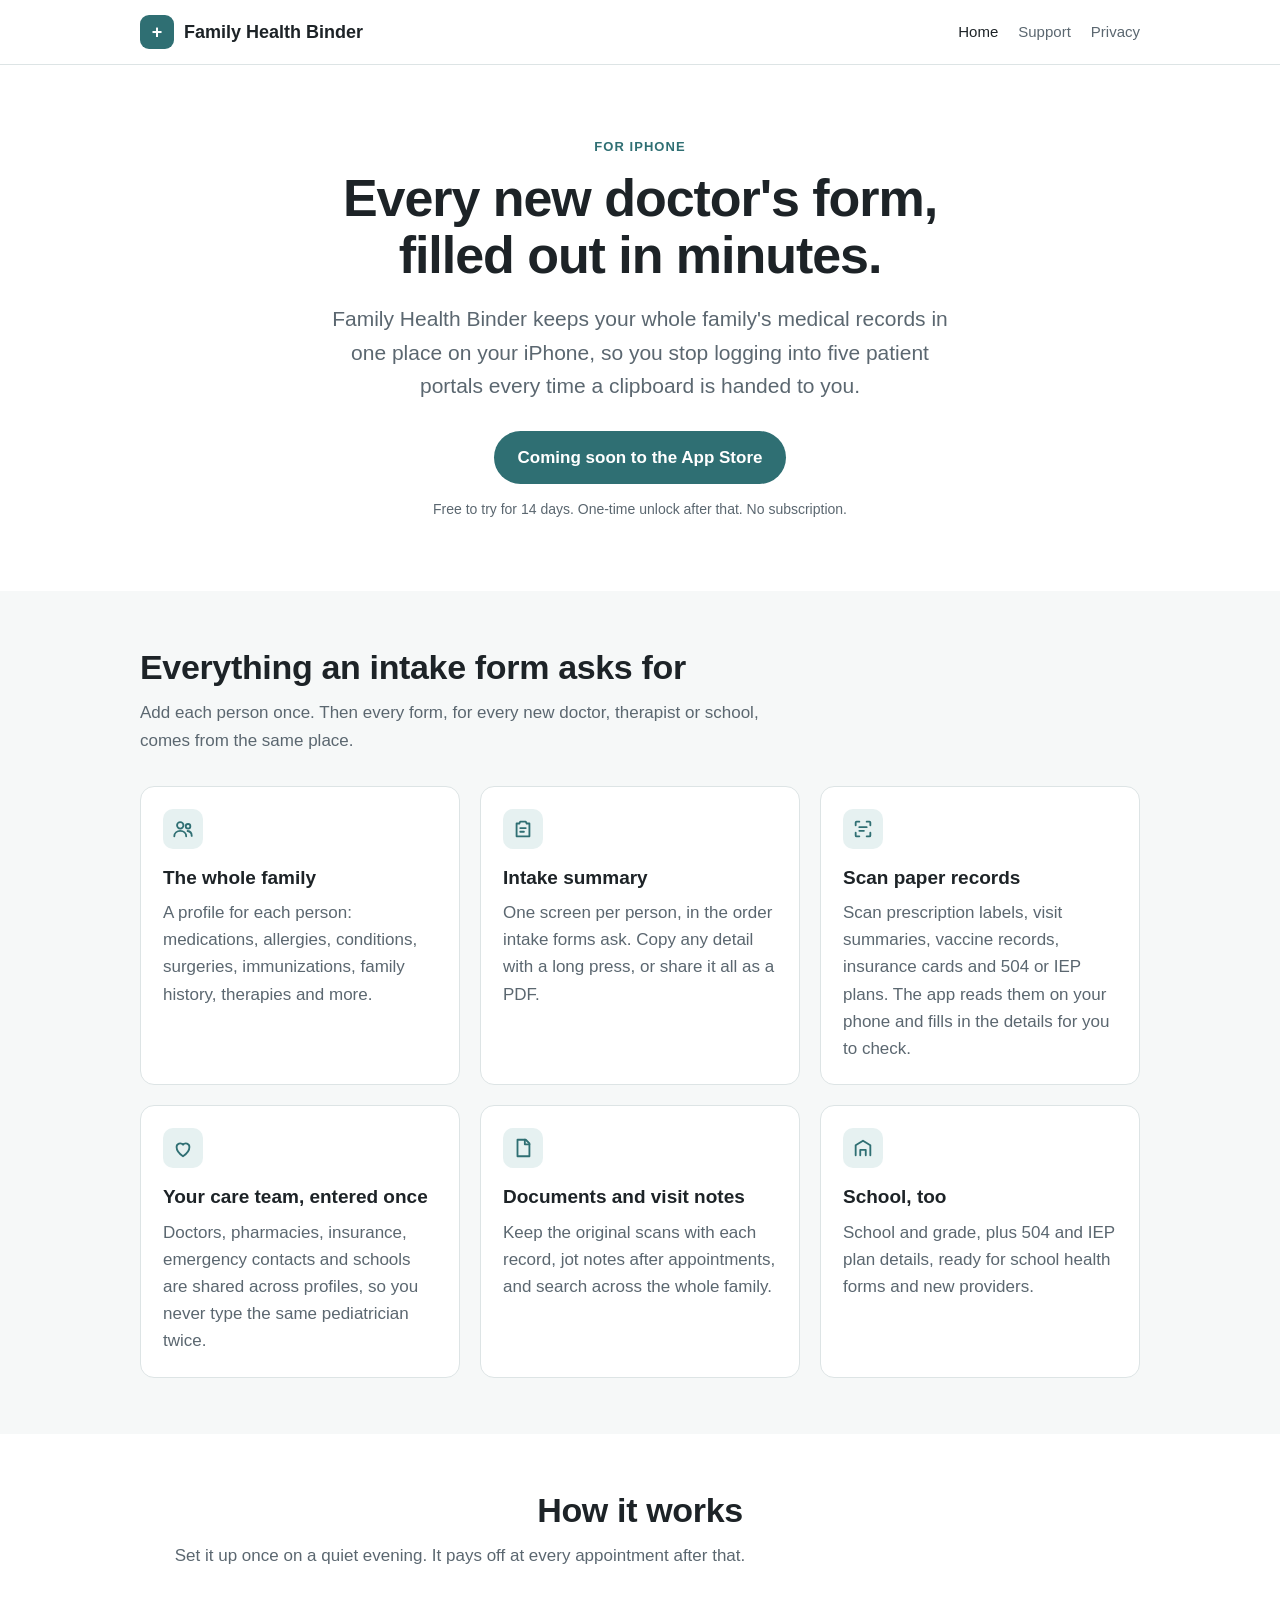
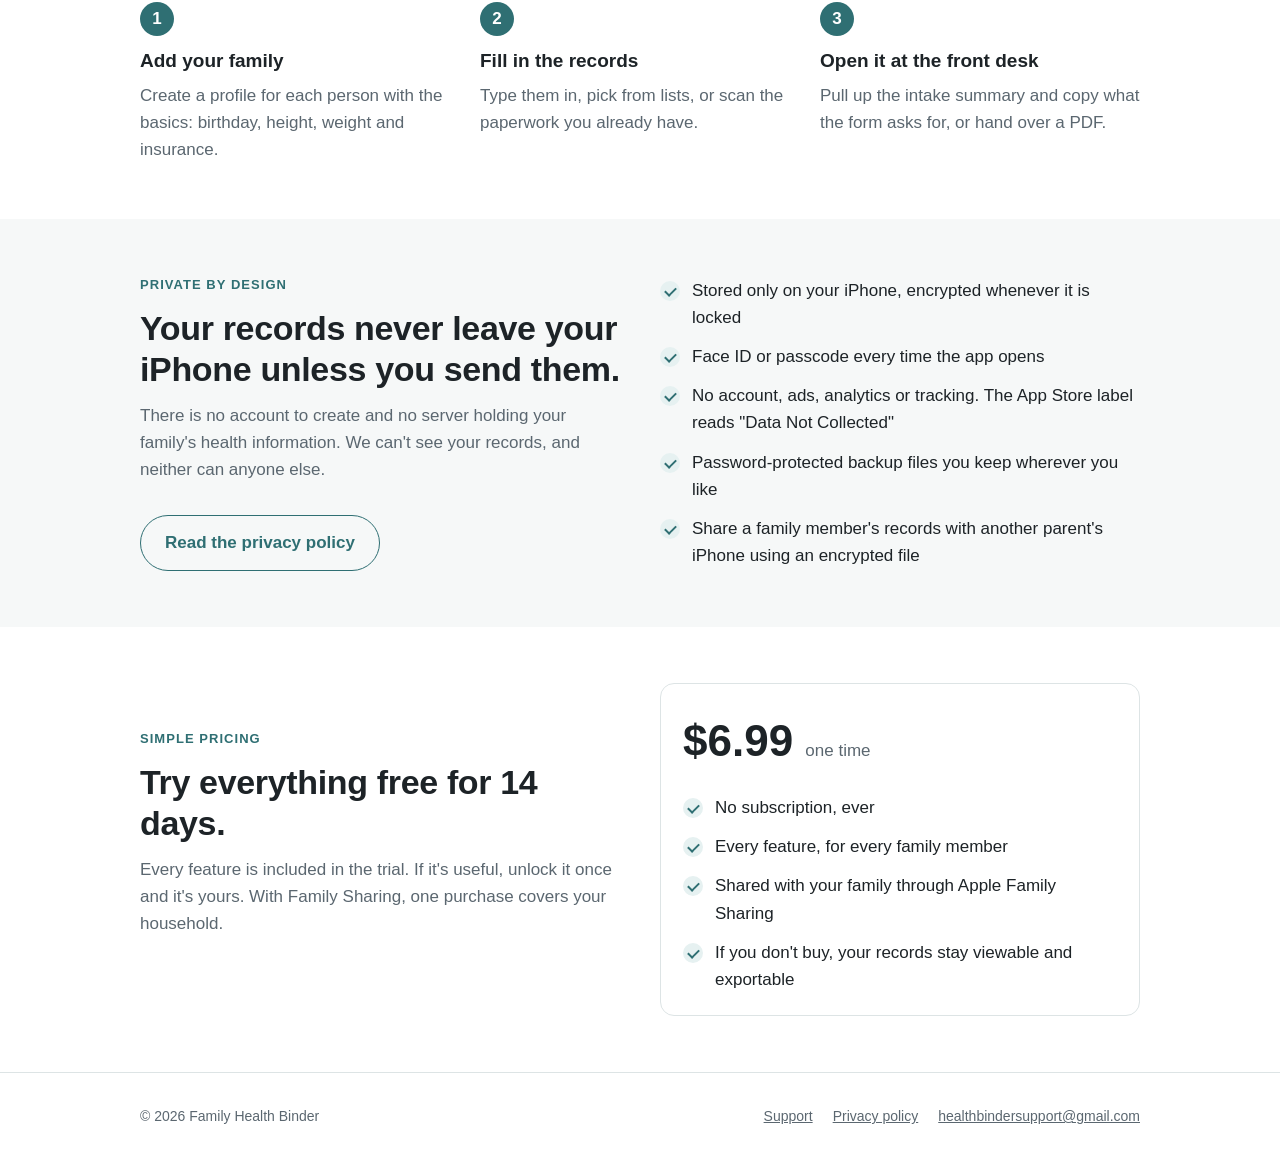
==== index.html @ 0f278eaf "Add files via upload" ====
<!doctype html>
<html lang="en">
<head>
  <meta charset="utf-8">
  <meta name="viewport" content="width=device-width, initial-scale=1">
  <title>Family Health Binder: intake-ready medical records</title>
  <meta name="description" content="Keep your whole family's medical records on your iPhone, ready for every new doctor's intake form. Private by design: no account, no server, no tracking.">
  <link rel="stylesheet" href="style.css">
</head>
<body>
  <header class="site-header">
    <div class="wrap">
      <a class="logo" href="./"><span class="logo-mark" aria-hidden="true">+</span>Family Health Binder</a>
      <nav class="site-nav" aria-label="Main">
        <a href="./" aria-current="page">Home</a>
        <a href="support.html">Support</a>
        <a href="privacy.html">Privacy</a>
      </nav>
    </div>
  </header>

  <main>
    <section class="hero">
      <div class="wrap">
        <p class="eyebrow">For iPhone</p>
        <h1>Every new doctor's form,<br>filled out in minutes.</h1>
        <p class="lead">Family Health Binder keeps your whole family's medical records in one place on your iPhone, so you stop logging into five patient portals every time a clipboard is handed to you.</p>
        <!-- When the app is live, replace "#" with the App Store link and change the text to "Download on the App Store". -->
        <a class="button" href="#">Coming soon to the App Store</a>
        <p class="note">Free to try for 14 days. One-time unlock after that. No subscription.</p>
      </div>
    </section>

    <section class="alt">
      <div class="wrap">
        <h2>Everything an intake form asks for</h2>
        <p class="section-intro">Add each person once. Then every form, for every new doctor, therapist or school, comes from the same place.</p>
        <div class="grid">
          <div class="card">
            <div class="icon"><svg viewBox="0 0 24 24" fill="none" stroke="currentColor" stroke-width="2" stroke-linecap="round" stroke-linejoin="round"><circle cx="9" cy="8" r="3.5"/><path d="M2.5 20c0-3.6 2.9-6 6.5-6s6.5 2.4 6.5 6"/><circle cx="17.5" cy="9" r="2.5"/><path d="M17 14.2c2.6.3 4.5 2.4 4.5 5.3"/></svg></div>
            <h3>The whole family</h3>
            <p>A profile for each person: medications, allergies, conditions, surgeries, immunizations, family history, therapies and more.</p>
          </div>
          <div class="card">
            <div class="icon"><svg viewBox="0 0 24 24" fill="none" stroke="currentColor" stroke-width="2" stroke-linecap="round" stroke-linejoin="round"><path d="M9 4h6l1 2h3v14H5V6h3z"/><path d="M9 11h6M9 15h4"/></svg></div>
            <h3>Intake summary</h3>
            <p>One screen per person, in the order intake forms ask. Copy any detail with a long press, or share it all as a PDF.</p>
          </div>
          <div class="card">
            <div class="icon"><svg viewBox="0 0 24 24" fill="none" stroke="currentColor" stroke-width="2" stroke-linecap="round" stroke-linejoin="round"><path d="M4 8V5a1 1 0 0 1 1-1h3M16 4h3a1 1 0 0 1 1 1v3M20 16v3a1 1 0 0 1-1 1h-3M8 20H5a1 1 0 0 1-1-1v-3"/><path d="M8 10h8M8 14h5"/></svg></div>
            <h3>Scan paper records</h3>
            <p>Scan prescription labels, visit summaries, vaccine records, insurance cards and 504 or IEP plans. The app reads them on your phone and fills in the details for you to check.</p>
          </div>
          <div class="card">
            <div class="icon"><svg viewBox="0 0 24 24" fill="none" stroke="currentColor" stroke-width="2" stroke-linecap="round" stroke-linejoin="round"><path d="M12 21s-7-4.4-7-10a4 4 0 0 1 7-2.6A4 4 0 0 1 19 11c0 5.6-7 10-7 10z"/></svg></div>
            <h3>Your care team, entered once</h3>
            <p>Doctors, pharmacies, insurance, emergency contacts and schools are shared across profiles, so you never type the same pediatrician twice.</p>
          </div>
          <div class="card">
            <div class="icon"><svg viewBox="0 0 24 24" fill="none" stroke="currentColor" stroke-width="2" stroke-linecap="round" stroke-linejoin="round"><path d="M6 3h9l4 4v14H6z"/><path d="M14 3v5h5"/></svg></div>
            <h3>Documents and visit notes</h3>
            <p>Keep the original scans with each record, jot notes after appointments, and search across the whole family.</p>
          </div>
          <div class="card">
            <div class="icon"><svg viewBox="0 0 24 24" fill="none" stroke="currentColor" stroke-width="2" stroke-linecap="round" stroke-linejoin="round"><path d="M4 20V9l8-5 8 5v11"/><path d="M9 20v-6h6v6"/></svg></div>
            <h3>School, too</h3>
            <p>School and grade, plus 504 and IEP plan details, ready for school health forms and new providers.</p>
          </div>
        </div>
      </div>
    </section>

    <section>
      <div class="wrap">
        <h2 class="center">How it works</h2>
        <p class="section-intro center">Set it up once on a quiet evening. It pays off at every appointment after that.</p>
        <ol class="steps">
          <li><h3>Add your family</h3><p>Create a profile for each person with the basics: birthday, height, weight and insurance.</p></li>
          <li><h3>Fill in the records</h3><p>Type them in, pick from lists, or scan the paperwork you already have.</p></li>
          <li><h3>Open it at the front desk</h3><p>Pull up the intake summary and copy what the form asks for, or hand over a PDF.</p></li>
        </ol>
      </div>
    </section>

    <section class="alt" id="privacy">
      <div class="wrap split">
        <div>
          <p class="eyebrow">Private by design</p>
          <h2>Your records never leave your iPhone unless you send them.</h2>
          <p class="section-intro">There is no account to create and no server holding your family's health information. We can't see your records, and neither can anyone else.</p>
          <a class="button secondary" href="privacy.html">Read the privacy policy</a>
        </div>
        <ul class="checks">
          <li>Stored only on your iPhone, encrypted whenever it is locked</li>
          <li>Face ID or passcode every time the app opens</li>
          <li>No account, ads, analytics or tracking. The App Store label reads "Data Not Collected"</li>
          <li>Password-protected backup files you keep wherever you like</li>
          <li>Share a family member's records with another parent's iPhone using an encrypted file</li>
        </ul>
      </div>
    </section>

    <section id="pricing">
      <div class="wrap split">
        <div>
          <p class="eyebrow">Simple pricing</p>
          <h2>Try everything free for 14 days.</h2>
          <p class="section-intro">Every feature is included in the trial. If it's useful, unlock it once and it's yours. With Family Sharing, one purchase covers your household.</p>
        </div>
        <div class="card">
          <p class="price">$6.99 <small>one time</small></p>
          <ul class="checks" style="margin-top:18px">
            <li>No subscription, ever</li>
            <li>Every feature, for every family member</li>
            <li>Shared with your family through Apple Family Sharing</li>
            <li>If you don't buy, your records stay viewable and exportable</li>
          </ul>
        </div>
      </div>
    </section>
  </main>

  <footer class="site-footer">
    <div class="wrap">
      <span>&copy; <span id="year">2026</span> Family Health Binder</span>
      <nav aria-label="Footer">
        <a href="support.html">Support</a>
        <a href="privacy.html">Privacy policy</a>
        <a href="mailto:healthbindersupport@gmail.com">healthbindersupport@gmail.com</a>
      </nav>
    </div>
  </footer>
  <script>document.getElementById('year').textContent = new Date().getFullYear();</script>
</body>
</html>
---- style.css ----
/* Family Health Binder website styles.
   To restyle the whole site, change the colors and fonts in :root below. */
:root {
  --brand: #2f6f73;        /* main accent: buttons, links, icons */
  --brand-dark: #1f4f52;   /* hover state */
  --brand-soft: #e6f1f1;   /* light accent backgrounds */
  --text: #1d2327;
  --muted: #5b6770;
  --bg: #ffffff;
  --bg-alt: #f6f8f8;
  --border: #dde4e5;
  --font: -apple-system, BlinkMacSystemFont, "SF Pro Text", "Segoe UI", Roboto, Helvetica, Arial, sans-serif;
  --radius: 14px;
  --max: 1040px;
}
@media (prefers-color-scheme: dark) {
  :root {
    --brand: #7cc4c8;
    --brand-dark: #a3d8db;
    --brand-soft: #1c3133;
    --text: #e8ecee;
    --muted: #a3afb6;
    --bg: #111618;
    --bg-alt: #182022;
    --border: #2a3437;
  }
}

* { box-sizing: border-box; }
html { -webkit-text-size-adjust: 100%; }
body { margin: 0; font-family: var(--font); color: var(--text); background: var(--bg); line-height: 1.6; font-size: 17px; }
a { color: var(--brand); }
a:hover { color: var(--brand-dark); }
img { max-width: 100%; }
.wrap { max-width: var(--max); margin: 0 auto; padding: 0 20px; }
.narrow { max-width: 720px; }

/* Header */
.site-header { border-bottom: 1px solid var(--border); background: var(--bg); position: sticky; top: 0; z-index: 10; }
.site-header .wrap { display: flex; align-items: center; justify-content: space-between; gap: 16px; min-height: 64px; flex-wrap: wrap; }
.logo { display: flex; align-items: center; gap: 10px; font-weight: 700; color: var(--text); text-decoration: none; font-size: 18px; }
.logo-mark { width: 34px; height: 34px; border-radius: 9px; background: var(--brand); color: var(--bg); display: grid; place-items: center; font-size: 18px; }
.site-nav { display: flex; gap: 20px; font-size: 15px; }
.site-nav a { color: var(--muted); text-decoration: none; }
.site-nav a:hover, .site-nav a[aria-current="page"] { color: var(--text); }

/* Hero */
.hero { padding: 72px 0 56px; text-align: center; }
.eyebrow { color: var(--brand); font-weight: 600; text-transform: uppercase; letter-spacing: .08em; font-size: 13px; margin: 0 0 12px; }
h1 { font-size: clamp(32px, 6vw, 52px); line-height: 1.1; margin: 0 0 18px; letter-spacing: -0.02em; }
.lead { font-size: clamp(18px, 2.4vw, 21px); color: var(--muted); max-width: 640px; margin: 0 auto 28px; }
.button { display: inline-block; background: var(--brand); color: var(--bg); padding: 13px 24px; border-radius: 999px; font-weight: 600; text-decoration: none; }
.button:hover { background: var(--brand-dark); color: var(--bg); }
.button.secondary { background: transparent; color: var(--brand); border: 1.5px solid var(--brand); }
.note { color: var(--muted); font-size: 14px; margin-top: 14px; }

/* Sections */
section { padding: 56px 0; }
section.alt { background: var(--bg-alt); }
h2 { font-size: clamp(26px, 4vw, 34px); line-height: 1.2; margin: 0 0 12px; letter-spacing: -0.01em; }
h3 { font-size: 19px; margin: 0 0 6px; }
.section-intro { color: var(--muted); max-width: 640px; margin: 0 0 32px; }
.center { text-align: center; }
.center .section-intro { margin-left: auto; margin-right: auto; }

.grid { display: grid; gap: 20px; grid-template-columns: repeat(auto-fit, minmax(260px, 1fr)); }
.card { background: var(--bg); border: 1px solid var(--border); border-radius: var(--radius); padding: 22px; }
.card p { margin: 0; color: var(--muted); }
.icon { width: 40px; height: 40px; border-radius: 10px; background: var(--brand-soft); color: var(--brand); display: grid; place-items: center; margin-bottom: 14px; }
.icon svg { width: 22px; height: 22px; }

.checks { list-style: none; padding: 0; margin: 0; display: grid; gap: 12px; }
.checks li { padding-left: 32px; position: relative; }
.checks li::before { content: ""; position: absolute; left: 0; top: 4px; width: 20px; height: 20px; border-radius: 50%; background: var(--brand-soft); }
.checks li::after { content: ""; position: absolute; left: 7px; top: 8px; width: 5px; height: 9px; border: solid var(--brand); border-width: 0 2px 2px 0; transform: rotate(45deg); }

.split { display: grid; gap: 40px; grid-template-columns: 1fr 1fr; align-items: center; }
@media (max-width: 760px) { .split { grid-template-columns: 1fr; } }

.card .price { color: var(--text); }
.price { font-size: 44px; font-weight: 700; margin: 0; }
.price small { font-size: 17px; color: var(--muted); font-weight: 400; }

/* Steps */
.steps { counter-reset: step; list-style: none; padding: 0; margin: 0; display: grid; gap: 20px; grid-template-columns: repeat(auto-fit, minmax(220px, 1fr)); }
.steps li { counter-increment: step; }
.steps li::before { content: counter(step); display: grid; place-items: center; width: 34px; height: 34px; border-radius: 50%; background: var(--brand); color: var(--bg); font-weight: 700; margin-bottom: 10px; }
.steps p { margin: 0; color: var(--muted); }

/* Text pages (privacy, support) */
.page { padding: 48px 0 72px; }
.page h1 { font-size: clamp(30px, 5vw, 42px); }
.page h2 { font-size: 24px; margin-top: 40px; }
.page .updated { color: var(--muted); margin-top: -8px; }
.callout { background: var(--brand-soft); border-radius: var(--radius); padding: 20px 22px; margin: 24px 0; }
.callout p:last-child { margin-bottom: 0; }
.callout p:first-child { margin-top: 0; }
details { border: 1px solid var(--border); border-radius: 12px; padding: 14px 18px; margin: 10px 0; background: var(--bg); }
details[open] { padding-bottom: 4px; }
summary { cursor: pointer; font-weight: 600; }
details p, details ol, details ul { color: var(--muted); }
.path { font-weight: 600; color: var(--text); white-space: nowrap; }

/* Footer */
.site-footer { border-top: 1px solid var(--border); padding: 32px 0 40px; color: var(--muted); font-size: 14px; }
.site-footer .wrap { display: flex; flex-wrap: wrap; gap: 12px 24px; justify-content: space-between; }
.site-footer nav { display: flex; gap: 20px; flex-wrap: wrap; }
.site-footer a { color: var(--muted); }
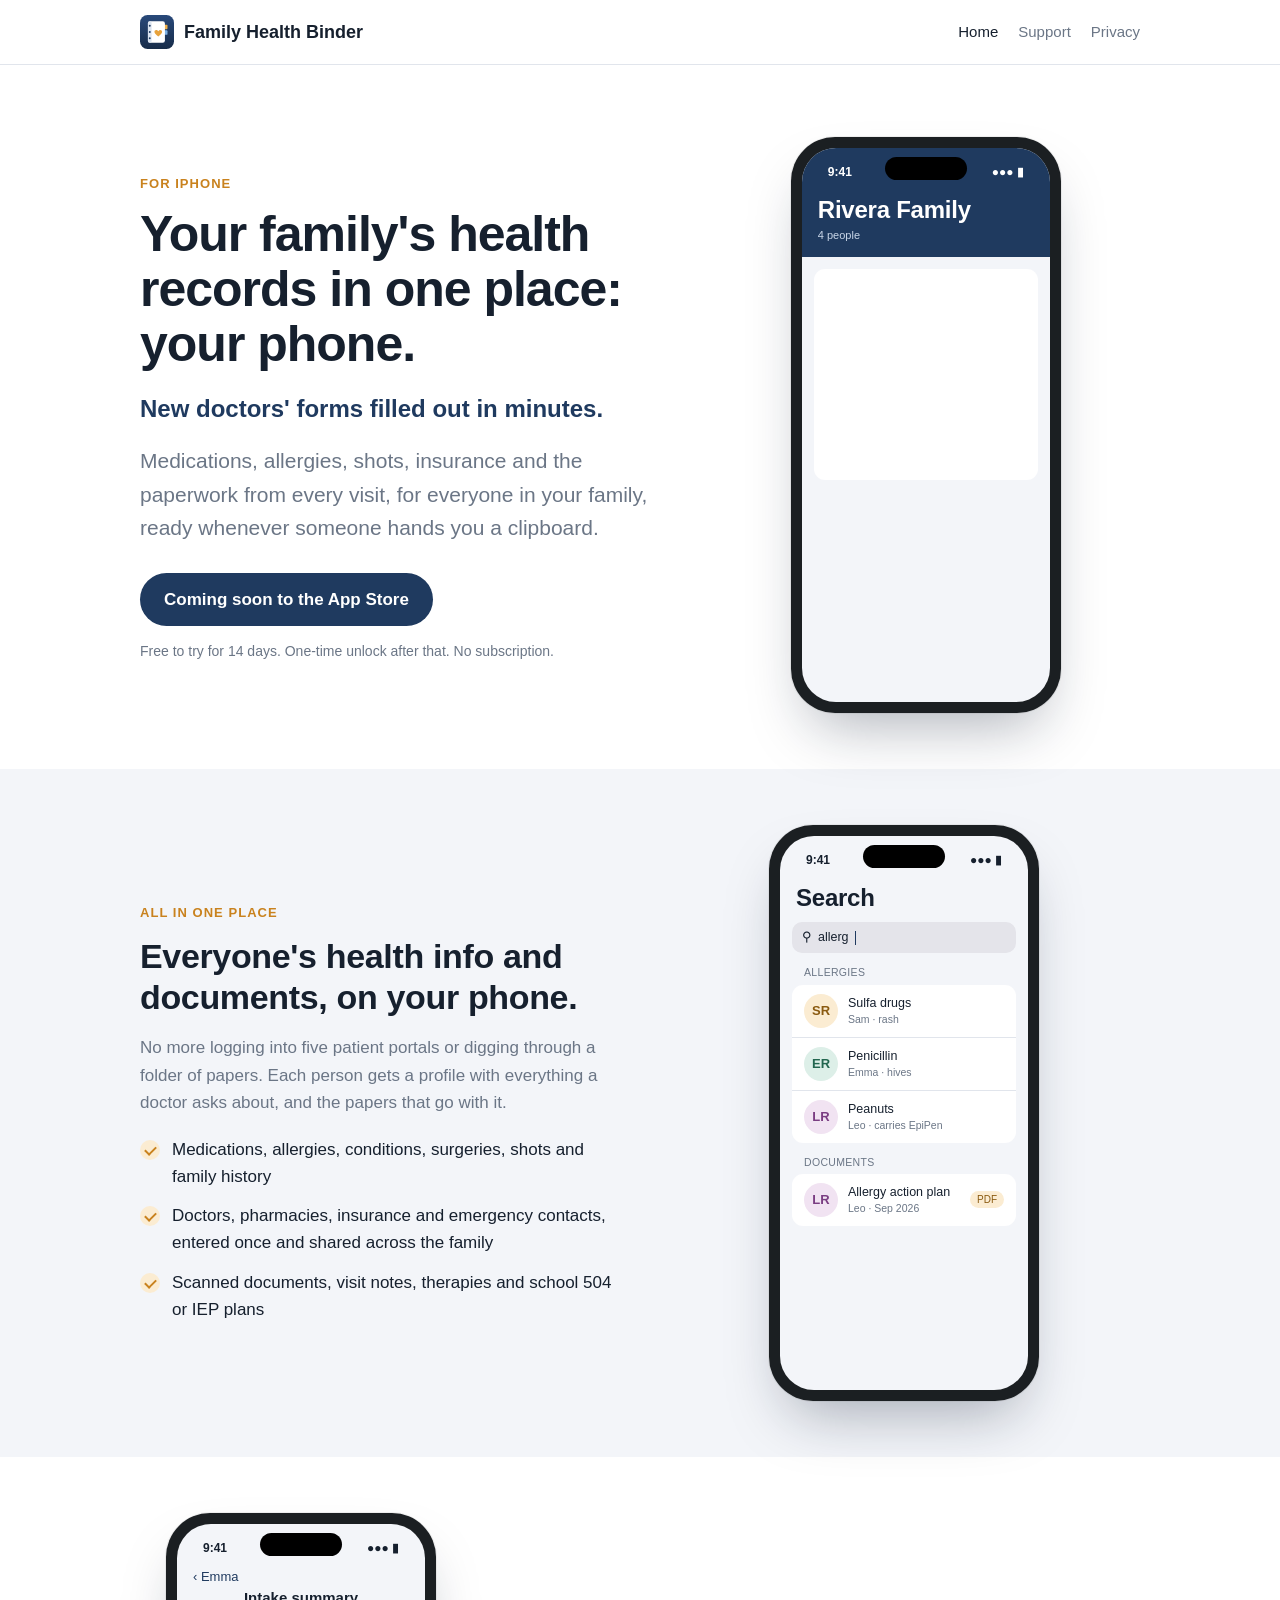
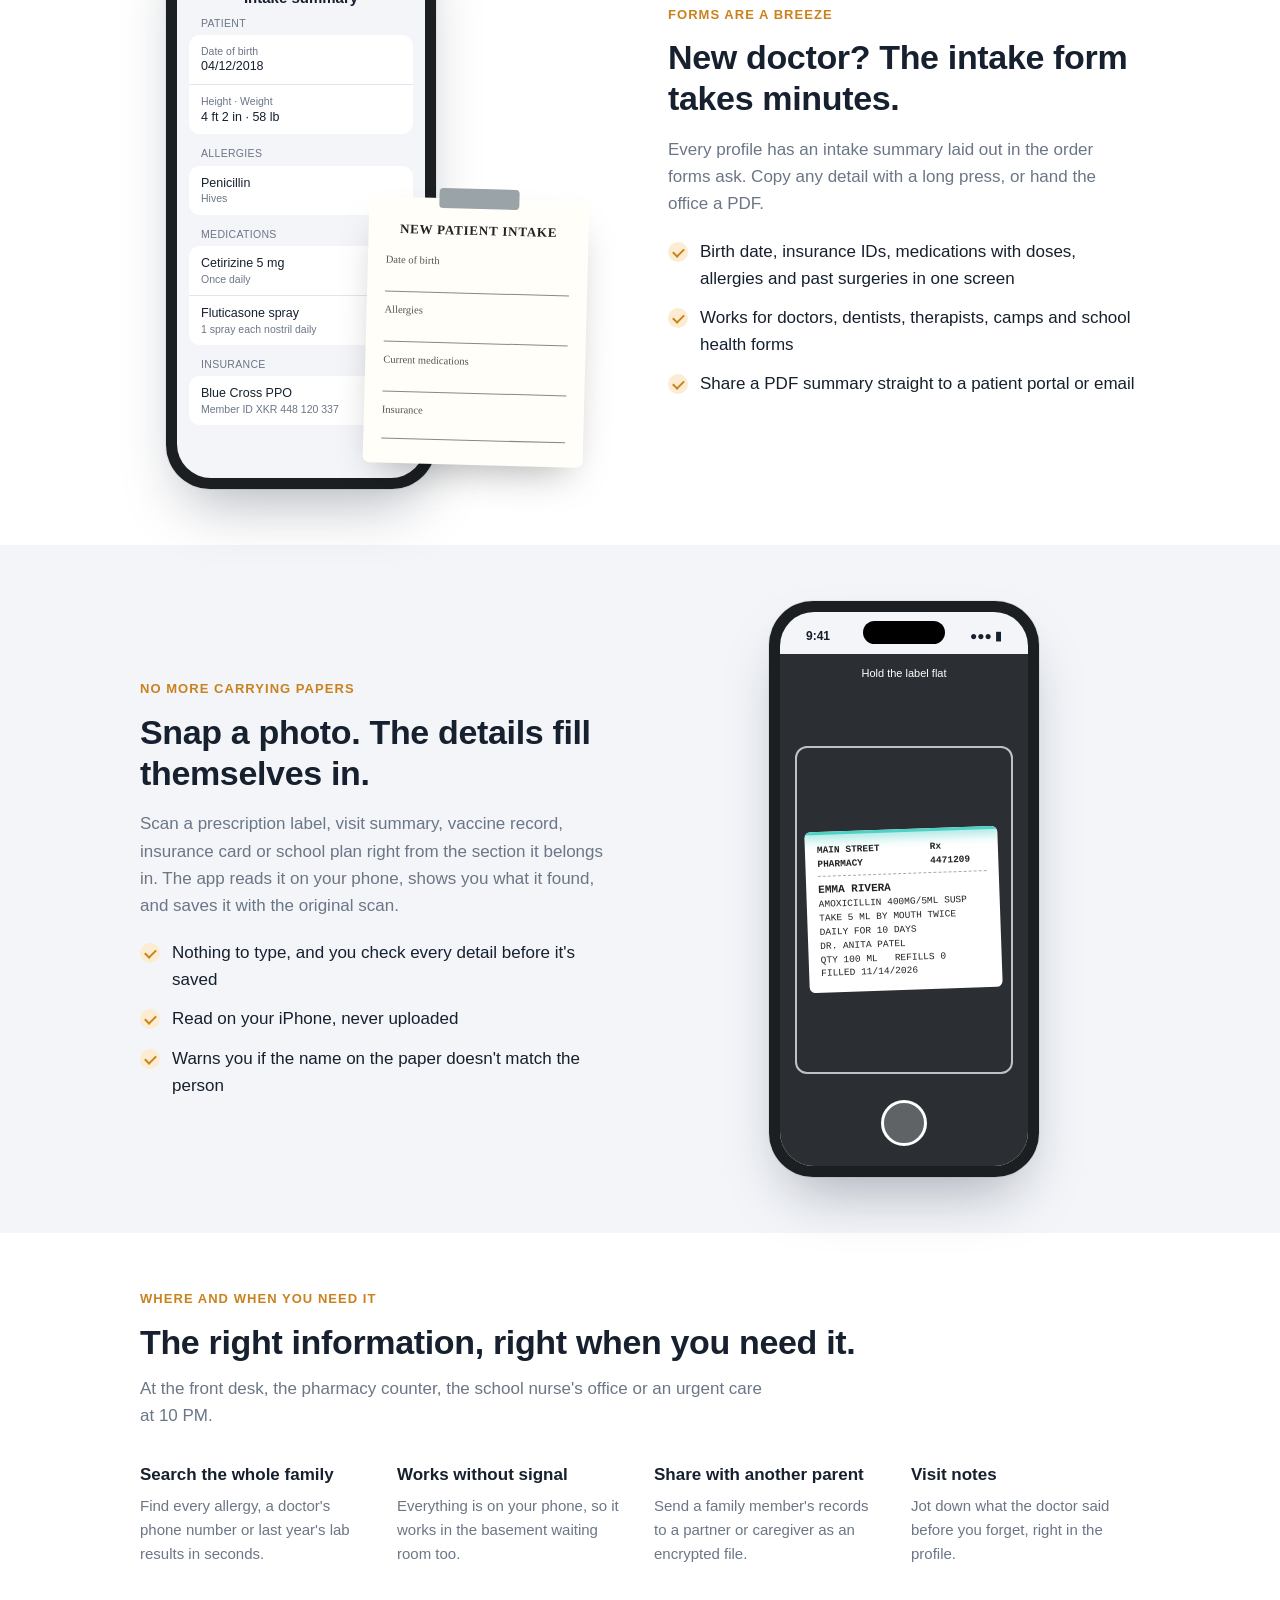
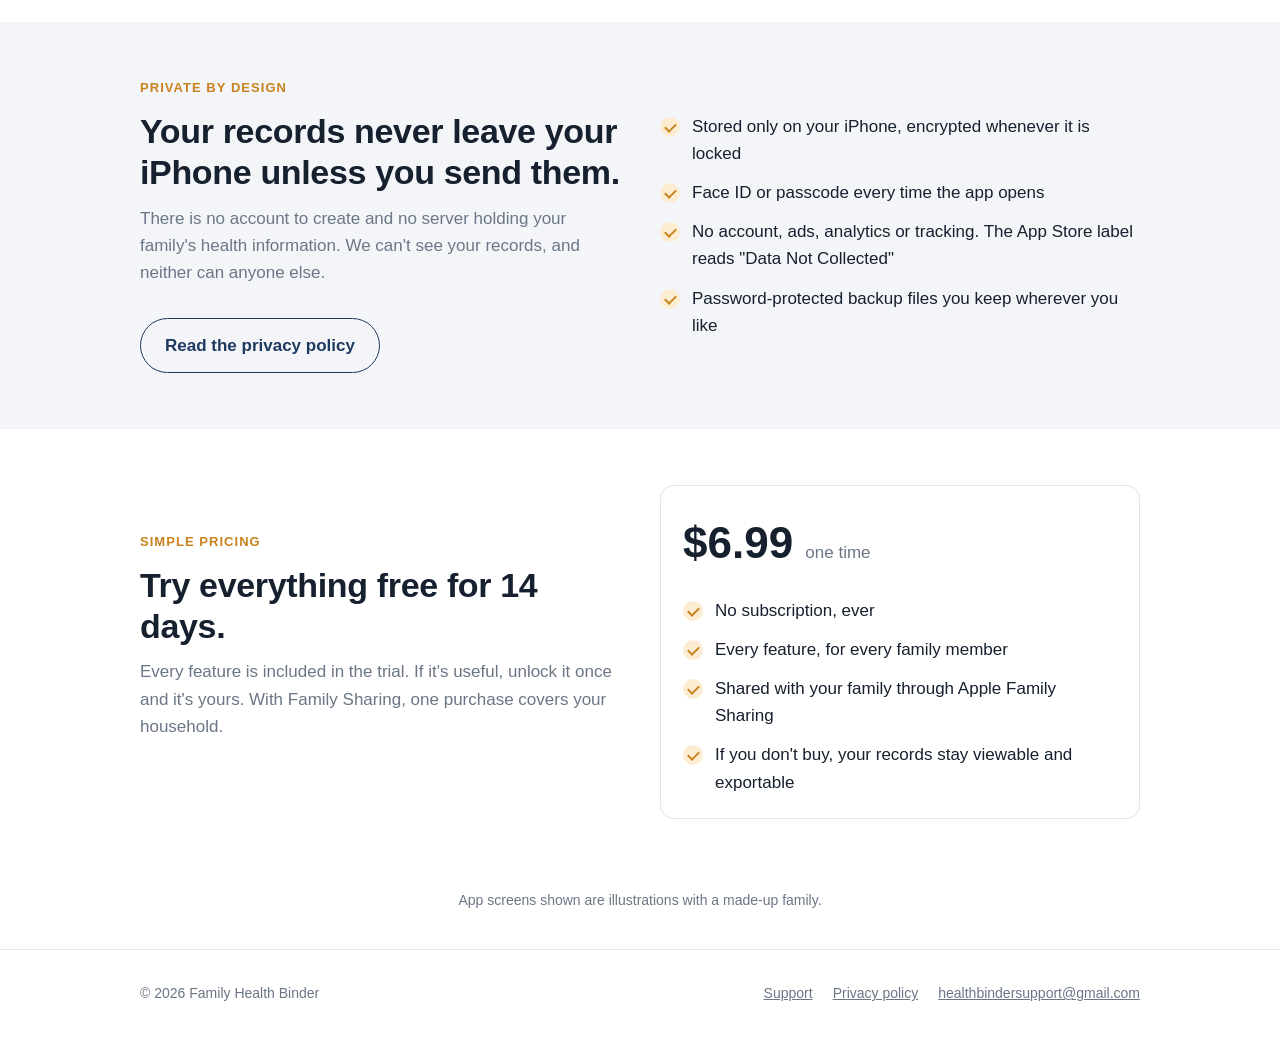
==== commit bc380ec9: "update branding and messaging" ====
--- a/index.html
+++ b/index.html
@@ -5,12 +5,15 @@
   <meta name="viewport" content="width=device-width, initial-scale=1">
   <title>Family Health Binder: intake-ready medical records</title>
   <meta name="description" content="Keep your whole family's medical records on your iPhone, ready for every new doctor's intake form. Private by design: no account, no server, no tracking.">
+  <link rel="icon" href="favicon.svg" type="image/svg+xml">
+  <link rel="icon" href="favicon-32.png" sizes="32x32" type="image/png">
+  <link rel="apple-touch-icon" href="apple-touch-icon.png">
   <link rel="stylesheet" href="style.css">
 </head>
 <body>
   <header class="site-header">
     <div class="wrap">
-      <a class="logo" href="./"><span class="logo-mark" aria-hidden="true">+</span>Family Health Binder</a>
+      <a class="logo" href="./"><img class="logo-mark" src="favicon.svg" alt="" width="34" height="34">Family Health Binder</a>
       <nav class="site-nav" aria-label="Main">
         <a href="./" aria-current="page">Home</a>
         <a href="support.html">Support</a>
@@ -21,64 +24,175 @@
 
   <main>
     <section class="hero">
-      <div class="wrap">
-        <p class="eyebrow">For iPhone</p>
-        <h1>Every new doctor's form,<br>filled out in minutes.</h1>
-        <p class="lead">Family Health Binder keeps your whole family's medical records in one place on your iPhone, so you stop logging into five patient portals every time a clipboard is handed to you.</p>
-        <!-- When the app is live, replace "#" with the App Store link and change the text to "Download on the App Store". -->
-        <a class="button" href="#">Coming soon to the App Store</a>
-        <p class="note">Free to try for 14 days. One-time unlock after that. No subscription.</p>
+      <div class="wrap hero-split">
+        <div>
+          <p class="eyebrow">For iPhone</p>
+          <h1>Your family's health records in one place: your phone.</h1>
+          <p class="hero-sub">New doctors' forms filled out in minutes.</p>
+          <p class="lead">Medications, allergies, shots, insurance and the paperwork from every visit, for everyone in your family, ready whenever someone hands you a clipboard.</p>
+          <!-- When the app is live, replace "#" with the App Store link and change the text to "Download on the App Store". -->
+          <a class="button" href="#">Coming soon to the App Store</a>
+          <p class="note">Free to try for 14 days. One-time unlock after that. No subscription.</p>
+        </div>
+        <div class="demo demo-family" aria-hidden="true">
+          <div class="phone"><div class="screen"><div class="band"><div class="statusbar"><span>9:41</span><span>&#9679;&#9679;&#9679; &#9646;</span></div><div class="island"></div>
+            <div class="nav"><h4>Rivera Family</h4><div class="band-sub">4 people</div></div></div>
+            <div class="group">
+              <div class="row person"><span class="avatar a1">JR</span><div class="grow"><div class="v">Jordan Rivera</div><div class="k">41 · 3 medications</div></div><span class="chev">›</span></div>
+              <div class="row person"><span class="avatar a2">SR</span><div class="grow"><div class="v">Sam Rivera</div><div class="k">39 · Allergy: sulfa</div></div><span class="chev">›</span></div>
+              <div class="row person"><span class="avatar a3">ER</span><div class="grow"><div class="v">Emma Rivera</div><div class="k">8 · 504 plan</div></div><span class="chev">›</span></div>
+              <div class="row person"><span class="avatar a4">LR</span><div class="grow"><div class="v">Leo Rivera</div><div class="k">5 · Allergy: peanuts</div></div><span class="chev">›</span></div>
+            </div>
+            <div class="tiles">
+              <p class="group-label">Emma at a glance</p>
+              <div class="tile-grid">
+                <div class="tile"><b>2</b><span>Medications</span></div>
+                <div class="tile"><b>1</b><span>Allergy</span></div>
+                <div class="tile"><b>14</b><span>Immunizations</span></div>
+                <div class="tile"><b>9</b><span>Documents</span></div>
+                <div class="tile"><b>3</b><span>Providers</span></div>
+                <div class="tile"><b>2</b><span>Therapies</span></div>
+              </div>
+            </div>
+          </div></div>
+        </div>
       </div>
     </section>
 
     <section class="alt">
-      <div class="wrap">
-        <h2>Everything an intake form asks for</h2>
-        <p class="section-intro">Add each person once. Then every form, for every new doctor, therapist or school, comes from the same place.</p>
-        <div class="grid">
-          <div class="card">
-            <div class="icon"><svg viewBox="0 0 24 24" fill="none" stroke="currentColor" stroke-width="2" stroke-linecap="round" stroke-linejoin="round"><circle cx="9" cy="8" r="3.5"/><path d="M2.5 20c0-3.6 2.9-6 6.5-6s6.5 2.4 6.5 6"/><circle cx="17.5" cy="9" r="2.5"/><path d="M17 14.2c2.6.3 4.5 2.4 4.5 5.3"/></svg></div>
-            <h3>The whole family</h3>
-            <p>A profile for each person: medications, allergies, conditions, surgeries, immunizations, family history, therapies and more.</p>
+      <div class="wrap benefit">
+        <div class="benefit-text">
+          <p class="eyebrow">All in one place</p>
+          <h2>Everyone's health info and documents, on your phone.</h2>
+          <p>No more logging into five patient portals or digging through a folder of papers. Each person gets a profile with everything a doctor asks about, and the papers that go with it.</p>
+          <ul class="checks">
+            <li>Medications, allergies, conditions, surgeries, shots and family history</li>
+            <li>Doctors, pharmacies, insurance and emergency contacts, entered once and shared across the family</li>
+            <li>Scanned documents, visit notes, therapies and school 504 or IEP plans</li>
+          </ul>
+        </div>
+        <div class="demo demo-search" aria-hidden="true">
+          <div class="phone"><div class="screen"><div class="statusbar"><span>9:41</span><span>&#9679;&#9679;&#9679; &#9646;</span></div><div class="island"></div>
+            <div class="nav"><h4>Search</h4></div>
+            <div class="searchbar"><span>&#9906;</span><span id="typed"></span><span class="caret"></span></div>
+            <div class="results" id="results">
+              <p class="group-label">Allergies</p>
+              <div class="group">
+                <div class="row"><span class="avatar a2">SR</span><div class="grow"><div class="v">Sulfa drugs</div><div class="k">Sam · rash</div></div></div>
+                <div class="row"><span class="avatar a3">ER</span><div class="grow"><div class="v">Penicillin</div><div class="k">Emma · hives</div></div></div>
+                <div class="row"><span class="avatar a4">LR</span><div class="grow"><div class="v">Peanuts</div><div class="k">Leo · carries EpiPen</div></div></div>
+              </div>
+              <p class="group-label">Documents</p>
+              <div class="group">
+                <div class="row"><span class="avatar a4">LR</span><div class="grow"><div class="v">Allergy action plan</div><div class="k">Leo · Sep 2026</div></div><span class="pill">PDF</span></div>
+              </div>
+            </div>
+          </div></div>
+        </div>
+      </div>
+    </section>
+
+    <section>
+      <div class="wrap benefit flip">
+        <div class="benefit-text">
+          <p class="eyebrow">Forms are a breeze</p>
+          <h2>New doctor? The intake form takes minutes.</h2>
+          <p>Every profile has an intake summary laid out in the order forms ask. Copy any detail with a long press, or hand the office a PDF.</p>
+          <ul class="checks">
+            <li>Birth date, insurance IDs, medications with doses, allergies and past surgeries in one screen</li>
+            <li>Works for doctors, dentists, therapists, camps and school health forms</li>
+            <li>Share a PDF summary straight to a patient portal or email</li>
+          </ul>
+        </div>
+        <div class="demo demo-intake" aria-hidden="true">
+          <div class="phone"><div class="screen"><div class="statusbar"><span>9:41</span><span>&#9679;&#9679;&#9679; &#9646;</span></div><div class="island"></div>
+            <div class="nav"><span class="back">‹ Emma</span><h5>Intake summary</h5></div>
+            <p class="group-label">Patient</p>
+            <div class="group">
+              <div class="row r1"><div class="grow"><div class="k">Date of birth</div><div class="v">04/12/2018</div></div></div>
+              <div class="row"><div class="grow"><div class="k">Height · Weight</div><div class="v">4 ft 2 in · 58 lb</div></div></div>
+            </div>
+            <p class="group-label">Allergies</p>
+            <div class="group">
+              <div class="row r2"><div class="grow"><div class="v">Penicillin</div><div class="k">Hives</div></div></div>
+            </div>
+            <p class="group-label">Medications</p>
+            <div class="group">
+              <div class="row r3"><div class="grow"><div class="v">Cetirizine 5 mg</div><div class="k">Once daily</div></div></div>
+              <div class="row"><div class="grow"><div class="v">Fluticasone spray</div><div class="k">1 spray each nostril daily</div></div></div>
+            </div>
+            <p class="group-label">Insurance</p>
+            <div class="group">
+              <div class="row"><div class="grow"><div class="v">Blue Cross PPO</div><div class="k">Member ID XKR 448 120 337</div></div></div>
+            </div>
+            <div class="copied">Copied</div>
+          </div></div>
+          <div class="paper">
+            <h6>New Patient Intake</h6>
+            <div class="field">Date of birth<div class="line"><span class="fill f1">04/12/2018</span></div></div>
+            <div class="field">Allergies<div class="line"><span class="fill f2">Penicillin (hives)</span></div></div>
+            <div class="field">Current medications<div class="line"><span class="fill f3">Cetirizine 5 mg daily</span></div></div>
+            <div class="field">Insurance<div class="line done-line"></div></div>
           </div>
-          <div class="card">
-            <div class="icon"><svg viewBox="0 0 24 24" fill="none" stroke="currentColor" stroke-width="2" stroke-linecap="round" stroke-linejoin="round"><path d="M9 4h6l1 2h3v14H5V6h3z"/><path d="M9 11h6M9 15h4"/></svg></div>
-            <h3>Intake summary</h3>
-            <p>One screen per person, in the order intake forms ask. Copy any detail with a long press, or share it all as a PDF.</p>
-          </div>
-          <div class="card">
-            <div class="icon"><svg viewBox="0 0 24 24" fill="none" stroke="currentColor" stroke-width="2" stroke-linecap="round" stroke-linejoin="round"><path d="M4 8V5a1 1 0 0 1 1-1h3M16 4h3a1 1 0 0 1 1 1v3M20 16v3a1 1 0 0 1-1 1h-3M8 20H5a1 1 0 0 1-1-1v-3"/><path d="M8 10h8M8 14h5"/></svg></div>
-            <h3>Scan paper records</h3>
-            <p>Scan prescription labels, visit summaries, vaccine records, insurance cards and 504 or IEP plans. The app reads them on your phone and fills in the details for you to check.</p>
-          </div>
-          <div class="card">
-            <div class="icon"><svg viewBox="0 0 24 24" fill="none" stroke="currentColor" stroke-width="2" stroke-linecap="round" stroke-linejoin="round"><path d="M12 21s-7-4.4-7-10a4 4 0 0 1 7-2.6A4 4 0 0 1 19 11c0 5.6-7 10-7 10z"/></svg></div>
-            <h3>Your care team, entered once</h3>
-            <p>Doctors, pharmacies, insurance, emergency contacts and schools are shared across profiles, so you never type the same pediatrician twice.</p>
-          </div>
-          <div class="card">
-            <div class="icon"><svg viewBox="0 0 24 24" fill="none" stroke="currentColor" stroke-width="2" stroke-linecap="round" stroke-linejoin="round"><path d="M6 3h9l4 4v14H6z"/><path d="M14 3v5h5"/></svg></div>
-            <h3>Documents and visit notes</h3>
-            <p>Keep the original scans with each record, jot notes after appointments, and search across the whole family.</p>
-          </div>
-          <div class="card">
-            <div class="icon"><svg viewBox="0 0 24 24" fill="none" stroke="currentColor" stroke-width="2" stroke-linecap="round" stroke-linejoin="round"><path d="M4 20V9l8-5 8 5v11"/><path d="M9 20v-6h6v6"/></svg></div>
-            <h3>School, too</h3>
-            <p>School and grade, plus 504 and IEP plan details, ready for school health forms and new providers.</p>
-          </div>
+        </div>
+      </div>
+    </section>
+
+    <section class="alt">
+      <div class="wrap benefit">
+        <div class="benefit-text">
+          <p class="eyebrow">No more carrying papers</p>
+          <h2>Snap a photo. The details fill themselves in.</h2>
+          <p>Scan a prescription label, visit summary, vaccine record, insurance card or school plan right from the section it belongs in. The app reads it on your phone, shows you what it found, and saves it with the original scan.</p>
+          <ul class="checks">
+            <li>Nothing to type, and you check every detail before it's saved</li>
+            <li>Read on your iPhone, never uploaded</li>
+            <li>Warns you if the name on the paper doesn't match the person</li>
+          </ul>
+        </div>
+        <div class="demo demo-scan" aria-hidden="true">
+          <div class="phone"><div class="screen"><div class="statusbar"><span>9:41</span><span>&#9679;&#9679;&#9679; &#9646;</span></div><div class="island"></div>
+            <div class="nav"><span class="back">‹ Emma</span><h5>Prescription found</h5></div>
+            <p class="group-label found-head">Check and save</p>
+            <div class="group found">
+              <div class="row"><div class="grow"><div class="k">Medication</div><div class="v">Amoxicillin 400 mg/5 mL</div></div></div>
+              <div class="row"><div class="grow"><div class="k">Directions</div><div class="v">5 mL by mouth twice daily</div></div></div>
+              <div class="row"><div class="grow"><div class="k">Prescriber</div><div class="v">Dr. Anita Patel</div></div></div>
+              <div class="row"><div class="grow"><div class="k">Pharmacy</div><div class="v">Main Street Pharmacy</div></div></div>
+              <div class="row"><div class="grow"><div class="k">Filled</div><div class="v">11/14/2026 · 0 refills</div></div></div>
+            </div>
+            <div class="camera">
+              <div class="cam-hint">Hold the label flat</div>
+              <div class="label">
+                <div class="store"><span>MAIN STREET PHARMACY</span><span>Rx 4471209</span></div>
+                <strong>EMMA RIVERA</strong><br>
+                AMOXICILLIN 400MG/5ML SUSP<br>
+                TAKE 5 ML BY MOUTH TWICE<br>DAILY FOR 10 DAYS<br>
+                DR. ANITA PATEL<br>
+                QTY 100 ML &nbsp; REFILLS 0<br>
+                FILLED 11/14/2026
+                <div class="scanline"></div>
+              </div>
+              <div class="frame"></div>
+              <div class="shutter"></div>
+            </div>
+            <div class="toast">&#10003; Saved to Emma's medications</div>
+          </div></div>
         </div>
       </div>
     </section>
 
     <section>
       <div class="wrap">
-        <h2 class="center">How it works</h2>
-        <p class="section-intro center">Set it up once on a quiet evening. It pays off at every appointment after that.</p>
-        <ol class="steps">
-          <li><h3>Add your family</h3><p>Create a profile for each person with the basics: birthday, height, weight and insurance.</p></li>
-          <li><h3>Fill in the records</h3><p>Type them in, pick from lists, or scan the paperwork you already have.</p></li>
-          <li><h3>Open it at the front desk</h3><p>Pull up the intake summary and copy what the form asks for, or hand over a PDF.</p></li>
-        </ol>
+        <p class="eyebrow">Where and when you need it</p>
+        <h2>The right information, right when you need it.</h2>
+        <p class="section-intro">At the front desk, the pharmacy counter, the school nurse's office or an urgent care at 10 PM.</p>
+        <div class="mini-grid">
+          <div><h3>Search the whole family</h3><p>Find every allergy, a doctor's phone number or last year's lab results in seconds.</p></div>
+          <div><h3>Works without signal</h3><p>Everything is on your phone, so it works in the basement waiting room too.</p></div>
+          <div><h3>Share with another parent</h3><p>Send a family member's records to a partner or caregiver as an encrypted file.</p></div>
+          <div><h3>Visit notes</h3><p>Jot down what the doctor said before you forget, right in the profile.</p></div>
+        </div>
       </div>
     </section>
 
@@ -95,7 +209,6 @@
           <li>Face ID or passcode every time the app opens</li>
           <li>No account, ads, analytics or tracking. The App Store label reads "Data Not Collected"</li>
           <li>Password-protected backup files you keep wherever you like</li>
-          <li>Share a family member's records with another parent's iPhone using an encrypted file</li>
         </ul>
       </div>
     </section>
@@ -118,6 +231,7 @@
         </div>
       </div>
     </section>
+    <p class="note center" style="padding:0 20px 24px">App screens shown are illustrations with a made-up family.</p>
   </main>
 
   <footer class="site-footer">
@@ -131,5 +245,22 @@
     </div>
   </footer>
   <script>document.getElementById('year').textContent = new Date().getFullYear();</script>
+  <script>
+    // Search demo: types "allerg", shows results, then starts over.
+    (function () {
+      var el = document.getElementById('typed'), res = document.getElementById('results');
+      if (!el) return;
+      var word = 'allerg', reduce = window.matchMedia('(prefers-reduced-motion: reduce)').matches;
+      if (reduce) { el.textContent = word; return; }
+      function run() {
+        var i = 0; el.textContent = ''; res.classList.add('hidden');
+        var t = setInterval(function () {
+          el.textContent = word.slice(0, ++i);
+          if (i >= word.length) { clearInterval(t); setTimeout(function () { res.classList.remove('hidden'); }, 300); setTimeout(run, 6500); }
+        }, 180);
+      }
+      run();
+    })();
+  </script>
 </body>
 </html>
--- a/style.css
+++ b/style.css
@@ -1,28 +1,32 @@
 /* Family Health Binder website styles.
    To restyle the whole site, change the colors and fonts in :root below. */
 :root {
-  --brand: #2f6f73;        /* main accent: buttons, links, icons */
-  --brand-dark: #1f4f52;   /* hover state */
-  --brand-soft: #e6f1f1;   /* light accent backgrounds */
-  --text: #1d2327;
-  --muted: #5b6770;
+  --brand: #1f3a5f;        /* Binder Navy: buttons, links, icons */
+  --brand-dark: #142844;   /* hover state */
+  --brand-soft: #e6edf6;   /* light accent backgrounds */
+  --accent: #e8a33d;       /* amber: highlights, never small text on white */
+  --accent-text: #c9821e;  /* amber when used as text */
+  --text: #16202e;
+  --muted: #6b7686;
   --bg: #ffffff;
-  --bg-alt: #f6f8f8;
-  --border: #dde4e5;
+  --bg-alt: #f3f5f9;
+  --border: #e1e5ec;
   --font: -apple-system, BlinkMacSystemFont, "SF Pro Text", "Segoe UI", Roboto, Helvetica, Arial, sans-serif;
   --radius: 14px;
   --max: 1040px;
 }
 @media (prefers-color-scheme: dark) {
   :root {
-    --brand: #7cc4c8;
-    --brand-dark: #a3d8db;
-    --brand-soft: #1c3133;
-    --text: #e8ecee;
-    --muted: #a3afb6;
-    --bg: #111618;
-    --bg-alt: #182022;
-    --border: #2a3437;
+    --brand: #8db4e8;
+    --brand-dark: #b4cff2;
+    --brand-soft: #1d2d45;
+    --accent: #f2c271;
+    --accent-text: #f2c271;
+    --text: #e6ebf2;
+    --muted: #93a0b2;
+    --bg: #0d131c;
+    --bg-alt: #121b28;
+    --border: #223047;
   }
 }
 
@@ -39,14 +43,14 @@
 .site-header { border-bottom: 1px solid var(--border); background: var(--bg); position: sticky; top: 0; z-index: 10; }
 .site-header .wrap { display: flex; align-items: center; justify-content: space-between; gap: 16px; min-height: 64px; flex-wrap: wrap; }
 .logo { display: flex; align-items: center; gap: 10px; font-weight: 700; color: var(--text); text-decoration: none; font-size: 18px; }
-.logo-mark { width: 34px; height: 34px; border-radius: 9px; background: var(--brand); color: var(--bg); display: grid; place-items: center; font-size: 18px; }
+.logo-mark { width: 34px; height: 34px; display: block; }
 .site-nav { display: flex; gap: 20px; font-size: 15px; }
 .site-nav a { color: var(--muted); text-decoration: none; }
 .site-nav a:hover, .site-nav a[aria-current="page"] { color: var(--text); }
 
 /* Hero */
 .hero { padding: 72px 0 56px; text-align: center; }
-.eyebrow { color: var(--brand); font-weight: 600; text-transform: uppercase; letter-spacing: .08em; font-size: 13px; margin: 0 0 12px; }
+.eyebrow { color: var(--accent-text); font-weight: 600; text-transform: uppercase; letter-spacing: .08em; font-size: 13px; margin: 0 0 12px; }
 h1 { font-size: clamp(32px, 6vw, 52px); line-height: 1.1; margin: 0 0 18px; letter-spacing: -0.02em; }
 .lead { font-size: clamp(18px, 2.4vw, 21px); color: var(--muted); max-width: 640px; margin: 0 auto 28px; }
 .button { display: inline-block; background: var(--brand); color: var(--bg); padding: 13px 24px; border-radius: 999px; font-weight: 600; text-decoration: none; }
@@ -106,3 +110,165 @@
 .site-footer .wrap { display: flex; flex-wrap: wrap; gap: 12px 24px; justify-content: space-between; }
 .site-footer nav { display: flex; gap: 20px; flex-wrap: wrap; }
 .site-footer a { color: var(--muted); }
+
+/* ---------- Hero with phone ---------- */
+.hero-split { display: grid; grid-template-columns: 1.1fr .9fr; gap: 48px; align-items: center; text-align: left; }
+.hero-split .lead { margin-left: 0; }
+.hero-split h1 { font-size: clamp(32px, 5vw, 50px); }
+.hero-sub { font-size: clamp(20px, 2.6vw, 24px); font-weight: 600; color: var(--brand); margin: 0 0 16px; }
+@media (max-width: 820px) {
+  .hero-split { grid-template-columns: 1fr; text-align: center; }
+  .hero-split .lead { margin-left: auto; }
+}
+
+/* ---------- Benefit rows ---------- */
+.benefit { display: grid; grid-template-columns: 1fr 1fr; gap: 56px; align-items: center; }
+.benefit.flip .benefit-text { order: 2; }
+.benefit-text p { color: var(--muted); }
+.benefit-text .checks { margin-top: 20px; }
+@media (max-width: 820px) {
+  .benefit { grid-template-columns: 1fr; gap: 32px; }
+  .benefit.flip .benefit-text { order: 0; }
+}
+.demo { display: flex; justify-content: center; align-items: center; gap: 20px; flex-wrap: wrap; }
+.mini-grid { display: grid; gap: 14px 28px; grid-template-columns: repeat(auto-fit, minmax(220px, 1fr)); margin-top: 8px; }
+.mini-grid h3 { font-size: 17px; }
+.mini-grid p { margin: 0; color: var(--muted); font-size: 15px; }
+
+/* ---------- Phone mockup (illustrations, not screenshots) ----------
+   The app screens inside always use light iOS colors, like a real screenshot. */
+.phone { --ios-bg: #f3f5f9; --ios-card: #fff; --ios-text: #16202e; --ios-muted: #6b7686; --ios-line: #e1e5ec; --ios-blue: #1f3a5f; --ios-green: #2e9d5b;
+  width: 270px; aspect-ratio: 9 / 19.2; background: #1b1f22; border-radius: 44px; padding: 11px; box-shadow: 0 30px 60px -20px rgba(15, 25, 50, .35), 0 0 0 1px rgba(0,0,0,.06);
+  flex: none; position: relative; font-family: -apple-system, BlinkMacSystemFont, "SF Pro Text", "Segoe UI", Roboto, sans-serif; }
+.screen { position: relative; height: 100%; border-radius: 34px; overflow: hidden; background: var(--ios-bg); color: var(--ios-text); font-size: 12.5px; line-height: 1.35; }
+.island { position: absolute; top: 9px; left: 50%; transform: translateX(-50%); width: 82px; height: 23px; border-radius: 20px; background: #000; z-index: 5; }
+.statusbar { height: 42px; display: flex; justify-content: space-between; align-items: center; padding: 6px 26px 0; font-size: 12px; font-weight: 600; }
+.nav { padding: 2px 16px 8px; }
+.nav .back { color: var(--ios-blue); font-size: 13px; }
+.nav h4 { margin: 2px 0 0; font-size: 24px; font-weight: 700; letter-spacing: -.01em; }
+.nav h5 { margin: 2px 0 0; font-size: 15px; font-weight: 600; text-align: center; }
+.group { background: var(--ios-card); border-radius: 11px; margin: 0 12px 12px; overflow: hidden; }
+.group-label { color: var(--ios-muted); font-size: 10.5px; text-transform: uppercase; letter-spacing: .03em; margin: 0 24px 5px; }
+.row { display: flex; align-items: center; gap: 10px; padding: 9px 12px; border-bottom: 1px solid var(--ios-line); }
+.row:last-child { border-bottom: 0; }
+.row .grow { flex: 1; min-width: 0; }
+.row .k { color: var(--ios-muted); font-size: 10.5px; }
+.row .v { font-weight: 500; }
+.row .chev { color: #c4c4c7; font-size: 15px; }
+.avatar { width: 34px; height: 34px; border-radius: 50%; display: grid; place-items: center; font-weight: 600; font-size: 13px; flex: none; }
+.a1 { background: #dce6f3; color: #1f3a5f; } .a2 { background: #fbecd2; color: #8a5a10; } .a3 { background: #ddefe8; color: #22664f; } .a4 { background: #f1e3f2; color: #7a3d82; }
+.pill { font-size: 10px; background: #fbecd2; color: #8a5a10; padding: 2px 7px; border-radius: 10px; white-space: nowrap; }
+.toast { position: absolute; left: 14px; right: 14px; bottom: 22px; background: var(--ios-green); color: #fff; border-radius: 12px; padding: 10px 12px; font-weight: 600; font-size: 12px; display: flex; gap: 8px; align-items: center; box-shadow: 0 8px 20px rgba(0,0,0,.18); }
+.copied { position: absolute; left: 50%; transform: translateX(-50%); background: rgba(30,30,30,.88); color: #fff; padding: 6px 12px; border-radius: 16px; font-size: 11px; font-weight: 600; }
+
+/* Demo 1: family list items arrive one by one */
+.demo-family .person { opacity: 0; animation: arrive 8s infinite; }
+.demo-family .person:nth-child(2) { animation-delay: .25s; }
+.demo-family .person:nth-child(3) { animation-delay: .5s; }
+.demo-family .person:nth-child(4) { animation-delay: .75s; }
+.demo-family .tiles { opacity: 0; animation: arrive 8s 1.2s infinite; }
+@keyframes arrive { 0% { opacity: 0; transform: translateY(8px); } 6%, 92% { opacity: 1; transform: none; } 100% { opacity: 0; } }
+.tile-grid { display: grid; grid-template-columns: 1fr 1fr; gap: 8px; margin: 0 12px; }
+.tile { background: var(--ios-card); border-radius: 11px; padding: 9px 10px; }
+.tile b { display: block; font-size: 17px; color: var(--ios-blue); }
+.tile span { font-size: 10.5px; color: var(--ios-muted); }
+
+/* Demo 2: intake form filled from the phone (12s loop) */
+.demo-intake .hl { animation: none; border-radius: 0; }
+.demo-intake .r1 { animation: hl 12s infinite; }
+.demo-intake .r2 { animation: hl 12s 3s infinite; }
+.demo-intake .r3 { animation: hl 12s 6s infinite; }
+@keyframes hl { 0%, 4% { background: transparent; } 6%, 18% { background: #e3eaf4; } 22%, 100% { background: transparent; } }
+.demo-intake .copied { top: 46%; opacity: 0; animation: pop 3s infinite; }
+@keyframes pop { 0%, 8% { opacity: 0; } 14%, 50% { opacity: 1; } 60%, 100% { opacity: 0; } }
+.paper { width: 260px; background: #fffef9; color: #222; border-radius: 6px; padding: 18px 18px 14px; box-shadow: 0 18px 40px -16px rgba(0,0,0,.35); font-family: Georgia, "Times New Roman", serif; transform: rotate(1.5deg); flex: none; position: relative; }
+.paper::before { content: ""; position: absolute; top: -10px; left: 50%; transform: translateX(-50%); width: 80px; height: 20px; background: #9aa3a8; border-radius: 4px; }
+.paper h6 { font-size: 13px; text-transform: uppercase; letter-spacing: .06em; margin: 4px 0 12px; text-align: center; font-family: inherit; }
+.paper .field { font-size: 10.5px; color: #555; margin-bottom: 10px; }
+.paper .line { border-bottom: 1px solid #888; min-height: 20px; font-family: "Bradley Hand", "Segoe Print", "Comic Sans MS", cursive; font-size: 14px; color: #1f3f8f; white-space: nowrap; overflow: hidden; }
+.paper .fill { display: inline-block; clip-path: inset(0 100% 0 0); }
+.paper .f1 { animation: write 12s 1s infinite; }
+.paper .f2 { animation: write 12s 4s infinite; }
+.paper .f3 { animation: write 12s 7s infinite; }
+@keyframes write { 0% { clip-path: inset(0 100% 0 0); } 8%, 72% { clip-path: inset(0 0 0 0); } 76%, 100% { clip-path: inset(0 0 0 0); opacity: 0; } }
+.paper .done-line { min-height: 20px; }
+
+/* Demo 3: scanning a prescription label (10s loop) */
+.camera { position: absolute; inset: 42px 0 0; background: #2b2f33; display: grid; place-items: center; animation: cam 10s infinite; z-index: 2; }
+@keyframes cam { 0%, 38% { opacity: 1; } 44%, 100% { opacity: 0; } }
+.label { width: 78%; background: #fff; border-radius: 6px; padding: 12px; font-family: "Courier New", monospace; font-size: 9.5px; line-height: 1.45; color: #222; transform: rotate(-2deg); position: relative; overflow: hidden; }
+.label strong { font-size: 11px; }
+.label .store { display: flex; justify-content: space-between; border-bottom: 1px dashed #aaa; padding-bottom: 4px; margin-bottom: 6px; font-weight: 700; }
+.scanline { position: absolute; left: 0; right: 0; height: 3px; background: #4fd1c5; box-shadow: 0 0 12px 4px rgba(79,209,197,.6); top: 0; animation: sweep 10s infinite; }
+@keyframes sweep { 0% { top: 0; opacity: 0; } 4% { opacity: 1; } 30% { top: 100%; opacity: 1; } 32%, 100% { top: 100%; opacity: 0; } }
+.frame { position: absolute; inset: 18% 6%; border: 2px solid rgba(255,255,255,.7); border-radius: 12px; pointer-events: none; }
+.shutter { position: absolute; bottom: 20px; left: 50%; transform: translateX(-50%); width: 46px; height: 46px; border-radius: 50%; border: 3px solid #fff; background: rgba(255,255,255,.25); }
+.cam-hint { position: absolute; top: 12px; left: 0; right: 0; text-align: center; color: #fff; font-size: 11px; }
+.demo-scan .found .row { opacity: 0; animation: arrive2 10s infinite; }
+.demo-scan .found .row:nth-child(1) { animation-delay: 4.4s; }
+.demo-scan .found .row:nth-child(2) { animation-delay: 4.7s; }
+.demo-scan .found .row:nth-child(3) { animation-delay: 5s; }
+.demo-scan .found .row:nth-child(4) { animation-delay: 5.3s; }
+.demo-scan .found .row:nth-child(5) { animation-delay: 5.6s; }
+@keyframes arrive2 { 0% { opacity: 0; } 4%, 50% { opacity: 1; } 56%, 100% { opacity: 0; } }
+.demo-scan .toast { opacity: 0; animation: toast 10s infinite; }
+@keyframes toast { 0%, 66% { opacity: 0; transform: translateY(10px); } 70%, 92% { opacity: 1; transform: none; } 96%, 100% { opacity: 0; } }
+.found-head { opacity: 0; animation: arrive2 10s 4.2s infinite; }
+
+/* Demo 4: search across the family */
+.searchbar { margin: 0 12px 12px; background: #e4e4ea; border-radius: 10px; padding: 7px 10px; color: var(--ios-text); display: flex; gap: 6px; align-items: center; min-height: 31px; }
+.searchbar .ph { color: var(--ios-muted); }
+.caret { display: inline-block; width: 1.5px; height: 14px; background: var(--ios-blue); animation: blink 1s steps(1) infinite; vertical-align: -2px; }
+@keyframes blink { 50% { opacity: 0; } }
+.results .row { transition: opacity .4s, transform .4s; }
+.results.hidden .row { opacity: 0; transform: translateY(6px); }
+
+@media (prefers-reduced-motion: reduce) {
+  .phone *, .paper * { animation: none !important; }
+  .demo-family .person, .demo-family .tiles, .demo-scan .found .row, .found-head { opacity: 1; }
+  .camera { display: none; }
+  .demo-scan .toast { opacity: 1; }
+  .paper .fill { clip-path: none; }
+  .demo-intake .copied { display: none; }
+}
+
+/* Family screen header band, as in the app */
+.band { background: #1f3a5f; color: #fff; padding-bottom: 14px; margin-bottom: 12px; }
+.band .statusbar { color: #fff; }
+.band h4 { color: #fff; }
+.band .nav { padding-bottom: 0; }
+.band-sub { color: #c9d6e8; font-size: 11px; margin-top: 2px; }
+.tile b { color: var(--ios-blue); }
+.checks li::before { background: #fbecd2; }
+.checks li::after { border-color: #c9821e; }
+@media (prefers-color-scheme: dark) { .checks li::before { background: #3d2f17; } .checks li::after { border-color: #f2c271; } }
+
+/* Intake demo: the paper form overlaps the phone */
+.demo-intake { flex-wrap: nowrap; gap: 0; align-items: flex-end; }
+.demo-intake .paper { width: 220px; margin-left: -70px; margin-bottom: 24px; z-index: 3; }
+@media (max-width: 480px) {
+  .demo-intake .phone { width: 228px; }
+  .demo-intake .paper { width: 185px; margin-left: -80px; padding: 14px 12px 10px; }
+  .demo-intake .paper .line { font-size: 12px; }
+}
+.benefit-text .eyebrow { color: var(--accent-text); }
+@media (prefers-color-scheme: dark) { .phone { box-shadow: 0 30px 60px -20px rgba(0,0,0,.6), 0 0 0 1px #2a3a52; } }
+
+/* Intake demo timing (12s loop, no delays so the steps stay in order) */
+.demo-intake .r1 { animation: hl1 12s infinite; }
+.demo-intake .r2 { animation: hl2 12s infinite; }
+.demo-intake .r3 { animation: hl3 12s infinite; }
+@keyframes hl1 { 0%, 4% { background: transparent; } 6%, 18% { background: #e3eaf4; } 21%, 100% { background: transparent; } }
+@keyframes hl2 { 0%, 29% { background: transparent; } 31%, 43% { background: #e3eaf4; } 46%, 100% { background: transparent; } }
+@keyframes hl3 { 0%, 54% { background: transparent; } 56%, 68% { background: #e3eaf4; } 71%, 100% { background: transparent; } }
+.demo-intake .copied { animation: copied 12s infinite; }
+@keyframes copied {
+  0%, 7% { opacity: 0; top: 30%; } 8%, 16% { opacity: 1; top: 30%; } 17%, 32% { opacity: 0; top: 30%; }
+  33%, 41% { opacity: 1; top: 47%; } 42%, 57% { opacity: 0; top: 47%; }
+  58%, 66% { opacity: 1; top: 64%; } 67%, 100% { opacity: 0; top: 64%; } }
+.paper .f1 { animation: w1 12s infinite; }
+.paper .f2 { animation: w2 12s infinite; }
+.paper .f3 { animation: w3 12s infinite; }
+@keyframes w1 { 0%, 10% { clip-path: inset(0 100% 0 0); opacity: 1; } 18%, 92% { clip-path: inset(0 0 0 0); opacity: 1; } 97%, 100% { clip-path: inset(0 0 0 0); opacity: 0; } }
+@keyframes w2 { 0%, 35% { clip-path: inset(0 100% 0 0); opacity: 1; } 43%, 92% { clip-path: inset(0 0 0 0); opacity: 1; } 97%, 100% { clip-path: inset(0 0 0 0); opacity: 0; } }
+@keyframes w3 { 0%, 60% { clip-path: inset(0 100% 0 0); opacity: 1; } 68%, 92% { clip-path: inset(0 0 0 0); opacity: 1; } 97%, 100% { clip-path: inset(0 0 0 0); opacity: 0; } }
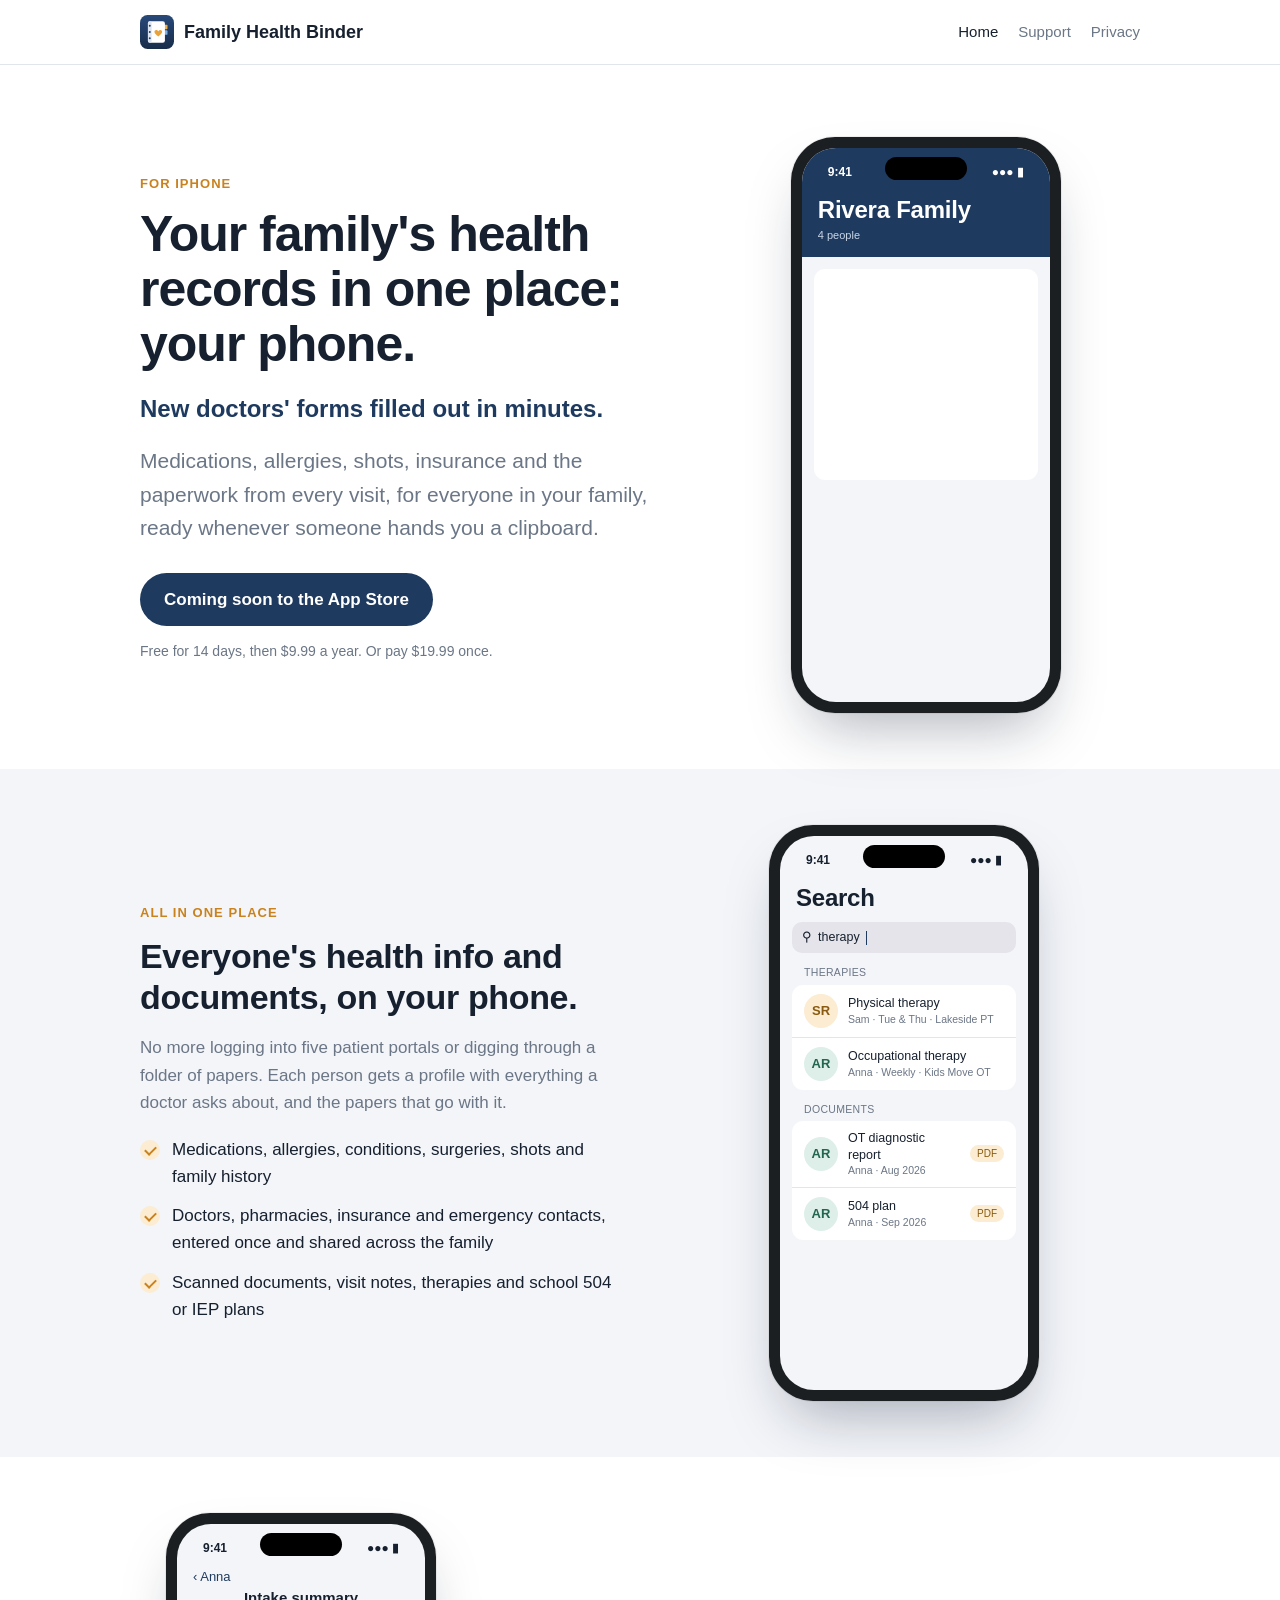
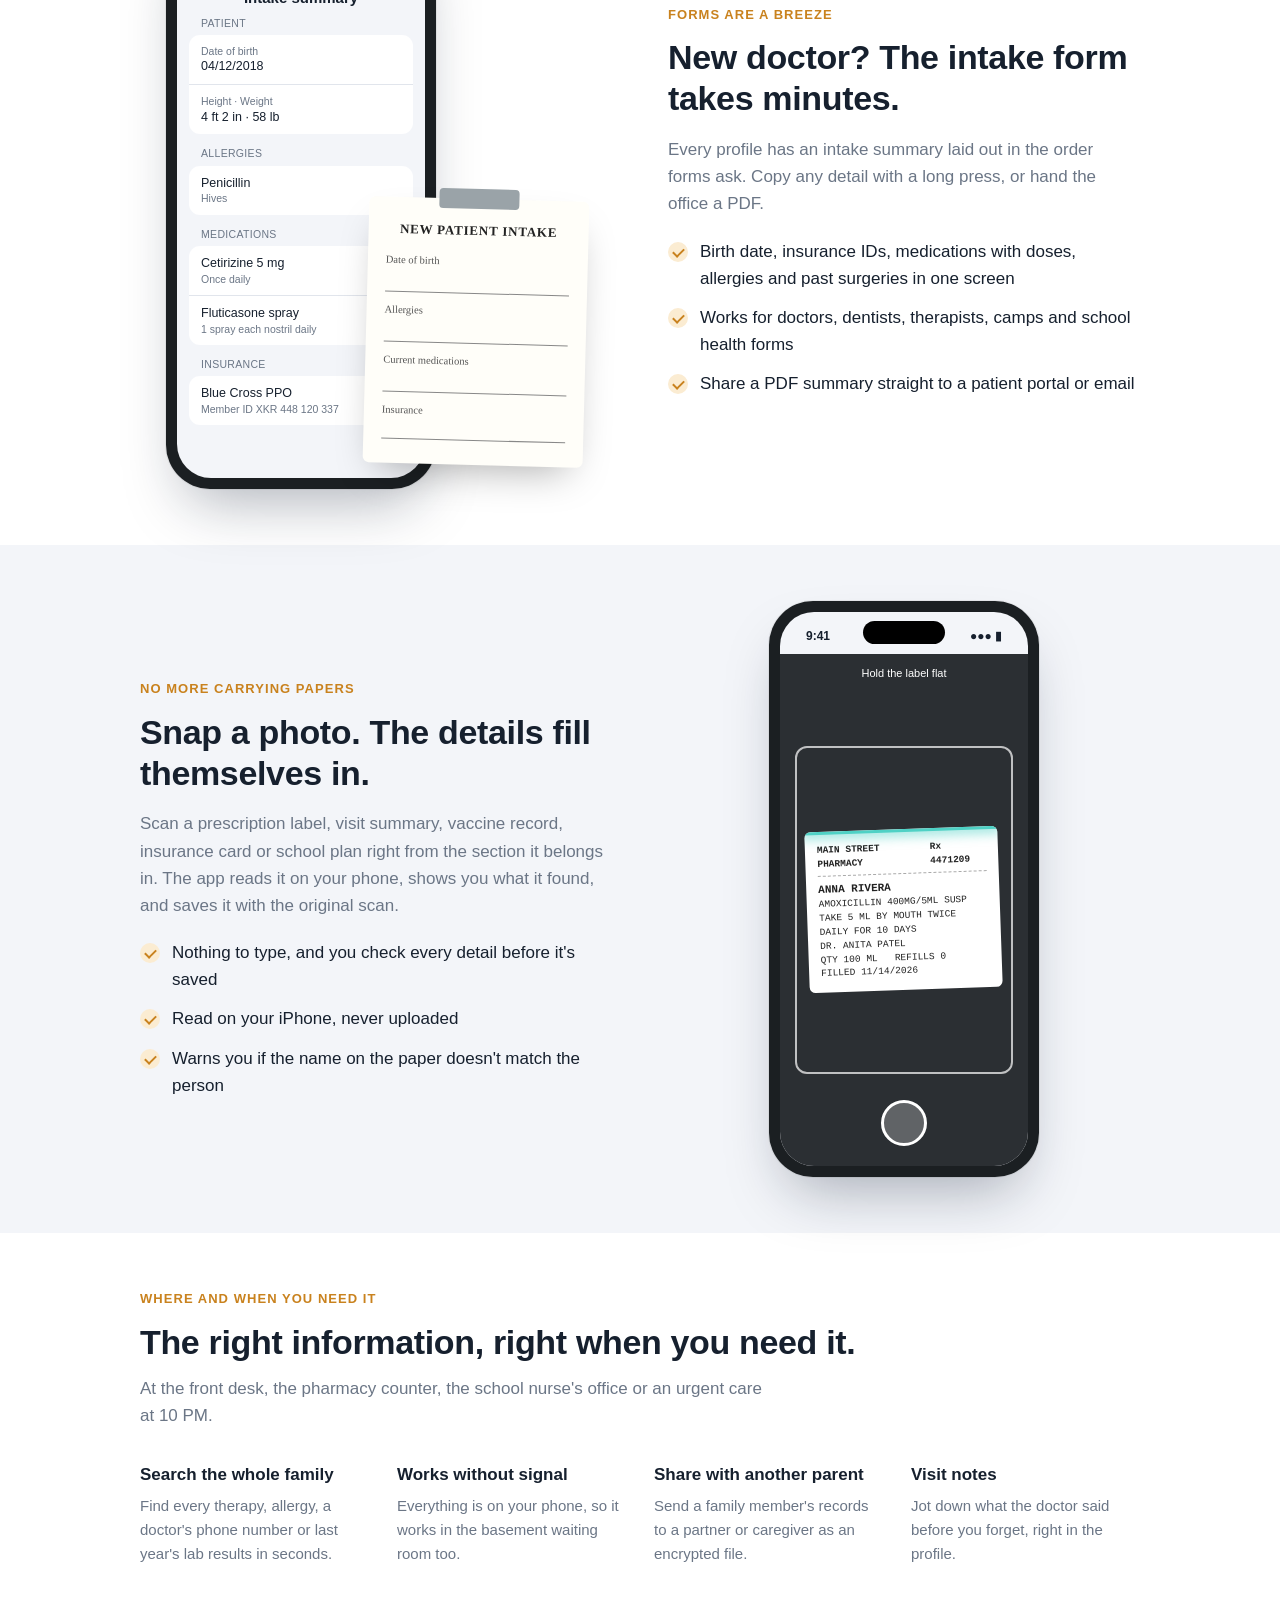
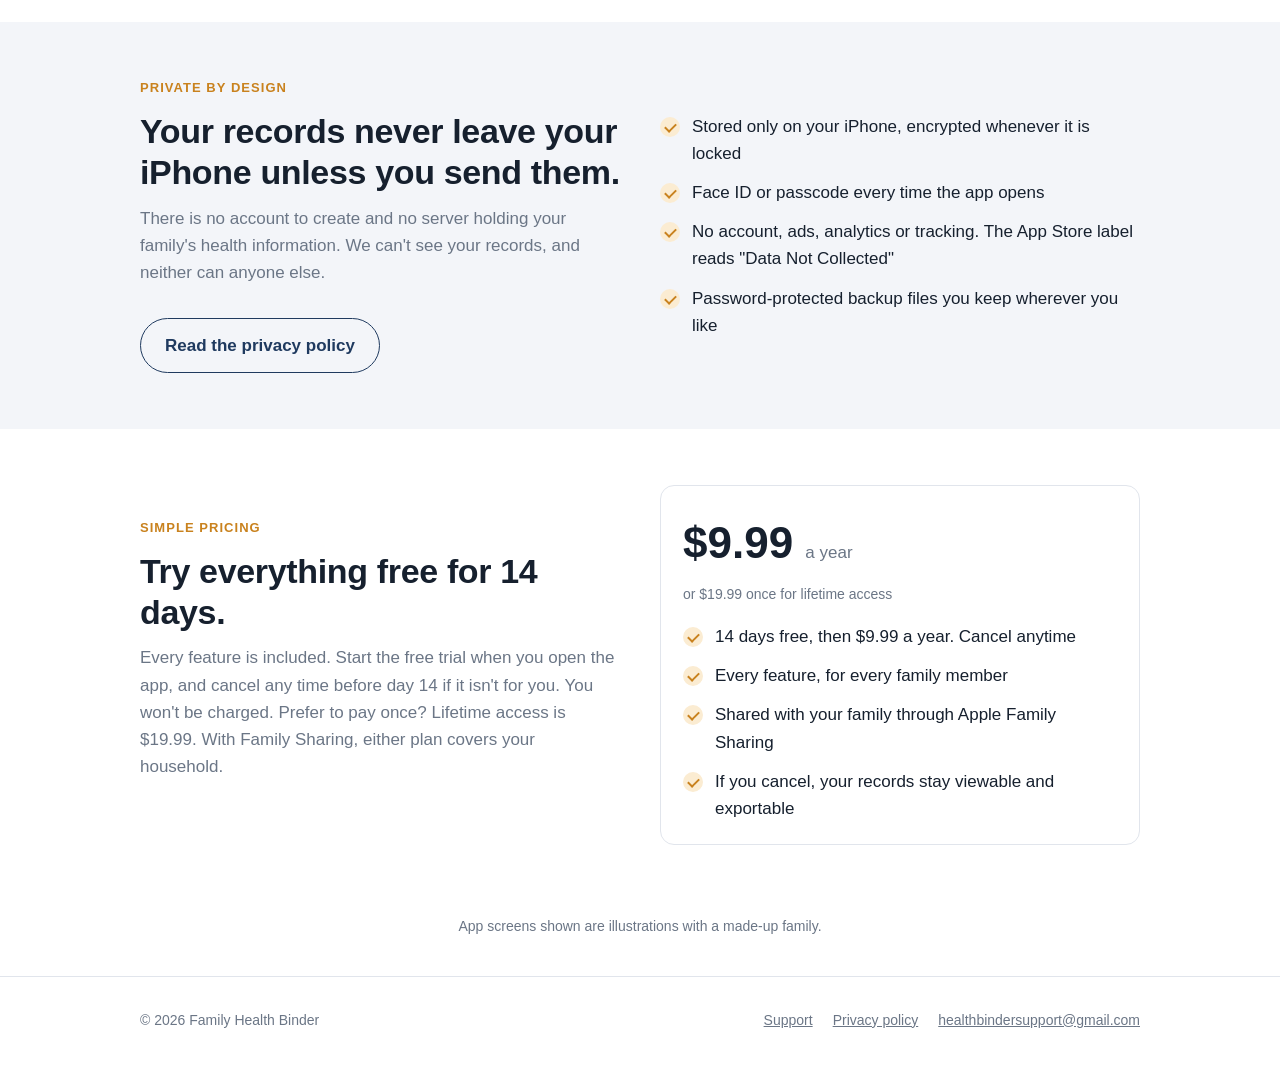
==== commit a094c6cf: "update demo gifs" ====
--- a/index.html
+++ b/index.html
@@ -32,19 +32,19 @@
           <p class="lead">Medications, allergies, shots, insurance and the paperwork from every visit, for everyone in your family, ready whenever someone hands you a clipboard.</p>
           <!-- When the app is live, replace "#" with the App Store link and change the text to "Download on the App Store". -->
           <a class="button" href="#">Coming soon to the App Store</a>
-          <p class="note">Free to try for 14 days. One-time unlock after that. No subscription.</p>
+          <p class="note">Free for 14 days, then $9.99 a year. Or pay $19.99 once.</p>
         </div>
         <div class="demo demo-family" aria-hidden="true">
           <div class="phone"><div class="screen"><div class="band"><div class="statusbar"><span>9:41</span><span>&#9679;&#9679;&#9679; &#9646;</span></div><div class="island"></div>
             <div class="nav"><h4>Rivera Family</h4><div class="band-sub">4 people</div></div></div>
             <div class="group">
               <div class="row person"><span class="avatar a1">JR</span><div class="grow"><div class="v">Jordan Rivera</div><div class="k">41 · 3 medications</div></div><span class="chev">›</span></div>
-              <div class="row person"><span class="avatar a2">SR</span><div class="grow"><div class="v">Sam Rivera</div><div class="k">39 · Allergy: sulfa</div></div><span class="chev">›</span></div>
-              <div class="row person"><span class="avatar a3">ER</span><div class="grow"><div class="v">Emma Rivera</div><div class="k">8 · 504 plan</div></div><span class="chev">›</span></div>
+              <div class="row person"><span class="avatar a2">SR</span><div class="grow"><div class="v">Sam Rivera</div><div class="k">39 · Physical therapy</div></div><span class="chev">›</span></div>
+              <div class="row person"><span class="avatar a3">AR</span><div class="grow"><div class="v">Anna Rivera</div><div class="k">8 · 504 plan</div></div><span class="chev">›</span></div>
               <div class="row person"><span class="avatar a4">LR</span><div class="grow"><div class="v">Leo Rivera</div><div class="k">5 · Allergy: peanuts</div></div><span class="chev">›</span></div>
             </div>
             <div class="tiles">
-              <p class="group-label">Emma at a glance</p>
+              <p class="group-label">Anna at a glance</p>
               <div class="tile-grid">
                 <div class="tile"><b>2</b><span>Medications</span></div>
                 <div class="tile"><b>1</b><span>Allergy</span></div>
@@ -76,15 +76,15 @@
             <div class="nav"><h4>Search</h4></div>
             <div class="searchbar"><span>&#9906;</span><span id="typed"></span><span class="caret"></span></div>
             <div class="results" id="results">
-              <p class="group-label">Allergies</p>
+              <p class="group-label">Therapies</p>
               <div class="group">
-                <div class="row"><span class="avatar a2">SR</span><div class="grow"><div class="v">Sulfa drugs</div><div class="k">Sam · rash</div></div></div>
-                <div class="row"><span class="avatar a3">ER</span><div class="grow"><div class="v">Penicillin</div><div class="k">Emma · hives</div></div></div>
-                <div class="row"><span class="avatar a4">LR</span><div class="grow"><div class="v">Peanuts</div><div class="k">Leo · carries EpiPen</div></div></div>
+                <div class="row"><span class="avatar a2">SR</span><div class="grow"><div class="v">Physical therapy</div><div class="k">Sam · Tue &amp; Thu · Lakeside PT</div></div></div>
+                <div class="row"><span class="avatar a3">AR</span><div class="grow"><div class="v">Occupational therapy</div><div class="k">Anna · Weekly · Kids Move OT</div></div></div>
               </div>
               <p class="group-label">Documents</p>
               <div class="group">
-                <div class="row"><span class="avatar a4">LR</span><div class="grow"><div class="v">Allergy action plan</div><div class="k">Leo · Sep 2026</div></div><span class="pill">PDF</span></div>
+                <div class="row"><span class="avatar a3">AR</span><div class="grow"><div class="v">OT diagnostic report</div><div class="k">Anna · Aug 2026</div></div><span class="pill">PDF</span></div>
+                <div class="row"><span class="avatar a3">AR</span><div class="grow"><div class="v">504 plan</div><div class="k">Anna · Sep 2026</div></div><span class="pill">PDF</span></div>
               </div>
             </div>
           </div></div>
@@ -106,7 +106,7 @@
         </div>
         <div class="demo demo-intake" aria-hidden="true">
           <div class="phone"><div class="screen"><div class="statusbar"><span>9:41</span><span>&#9679;&#9679;&#9679; &#9646;</span></div><div class="island"></div>
-            <div class="nav"><span class="back">‹ Emma</span><h5>Intake summary</h5></div>
+            <div class="nav"><span class="back">‹ Anna</span><h5>Intake summary</h5></div>
             <p class="group-label">Patient</p>
             <div class="group">
               <div class="row r1"><div class="grow"><div class="k">Date of birth</div><div class="v">04/12/2018</div></div></div>
@@ -152,7 +152,7 @@
         </div>
         <div class="demo demo-scan" aria-hidden="true">
           <div class="phone"><div class="screen"><div class="statusbar"><span>9:41</span><span>&#9679;&#9679;&#9679; &#9646;</span></div><div class="island"></div>
-            <div class="nav"><span class="back">‹ Emma</span><h5>Prescription found</h5></div>
+            <div class="nav"><span class="back">‹ Anna</span><h5>Prescription found</h5></div>
             <p class="group-label found-head">Check and save</p>
             <div class="group found">
               <div class="row"><div class="grow"><div class="k">Medication</div><div class="v">Amoxicillin 400 mg/5 mL</div></div></div>
@@ -165,7 +165,7 @@
               <div class="cam-hint">Hold the label flat</div>
               <div class="label">
                 <div class="store"><span>MAIN STREET PHARMACY</span><span>Rx 4471209</span></div>
-                <strong>EMMA RIVERA</strong><br>
+                <strong>ANNA RIVERA</strong><br>
                 AMOXICILLIN 400MG/5ML SUSP<br>
                 TAKE 5 ML BY MOUTH TWICE<br>DAILY FOR 10 DAYS<br>
                 DR. ANITA PATEL<br>
@@ -176,7 +176,7 @@
               <div class="frame"></div>
               <div class="shutter"></div>
             </div>
-            <div class="toast">&#10003; Saved to Emma's medications</div>
+            <div class="toast">&#10003; Saved to Anna's medications</div>
           </div></div>
         </div>
       </div>
@@ -188,7 +188,7 @@
         <h2>The right information, right when you need it.</h2>
         <p class="section-intro">At the front desk, the pharmacy counter, the school nurse's office or an urgent care at 10 PM.</p>
         <div class="mini-grid">
-          <div><h3>Search the whole family</h3><p>Find every allergy, a doctor's phone number or last year's lab results in seconds.</p></div>
+          <div><h3>Search the whole family</h3><p>Find every therapy, allergy, a doctor's phone number or last year's lab results in seconds.</p></div>
           <div><h3>Works without signal</h3><p>Everything is on your phone, so it works in the basement waiting room too.</p></div>
           <div><h3>Share with another parent</h3><p>Send a family member's records to a partner or caregiver as an encrypted file.</p></div>
           <div><h3>Visit notes</h3><p>Jot down what the doctor said before you forget, right in the profile.</p></div>
@@ -218,15 +218,16 @@
         <div>
           <p class="eyebrow">Simple pricing</p>
           <h2>Try everything free for 14 days.</h2>
-          <p class="section-intro">Every feature is included in the trial. If it's useful, unlock it once and it's yours. With Family Sharing, one purchase covers your household.</p>
+          <p class="section-intro">Every feature is included. Start the free trial when you open the app, and cancel any time before day 14 if it isn't for you. You won't be charged. Prefer to pay once? Lifetime access is $19.99. With Family Sharing, either plan covers your household.</p>
         </div>
         <div class="card">
-          <p class="price">$6.99 <small>one time</small></p>
+          <p class="price">$9.99 <small>a year</small></p>
+          <p class="note" style="margin-top:4px">or $19.99 once for lifetime access</p>
           <ul class="checks" style="margin-top:18px">
-            <li>No subscription, ever</li>
+            <li>14 days free, then $9.99 a year. Cancel anytime</li>
             <li>Every feature, for every family member</li>
             <li>Shared with your family through Apple Family Sharing</li>
-            <li>If you don't buy, your records stay viewable and exportable</li>
+            <li>If you cancel, your records stay viewable and exportable</li>
           </ul>
         </div>
       </div>
@@ -246,11 +247,11 @@
   </footer>
   <script>document.getElementById('year').textContent = new Date().getFullYear();</script>
   <script>
-    // Search demo: types "allerg", shows results, then starts over.
+    // Search demo: types "therapy", shows results, then starts over.
     (function () {
       var el = document.getElementById('typed'), res = document.getElementById('results');
       if (!el) return;
-      var word = 'allerg', reduce = window.matchMedia('(prefers-reduced-motion: reduce)').matches;
+      var word = 'therapy', reduce = window.matchMedia('(prefers-reduced-motion: reduce)').matches;
       if (reduce) { el.textContent = word; return; }
       function run() {
         var i = 0; el.textContent = ''; res.classList.add('hidden');
